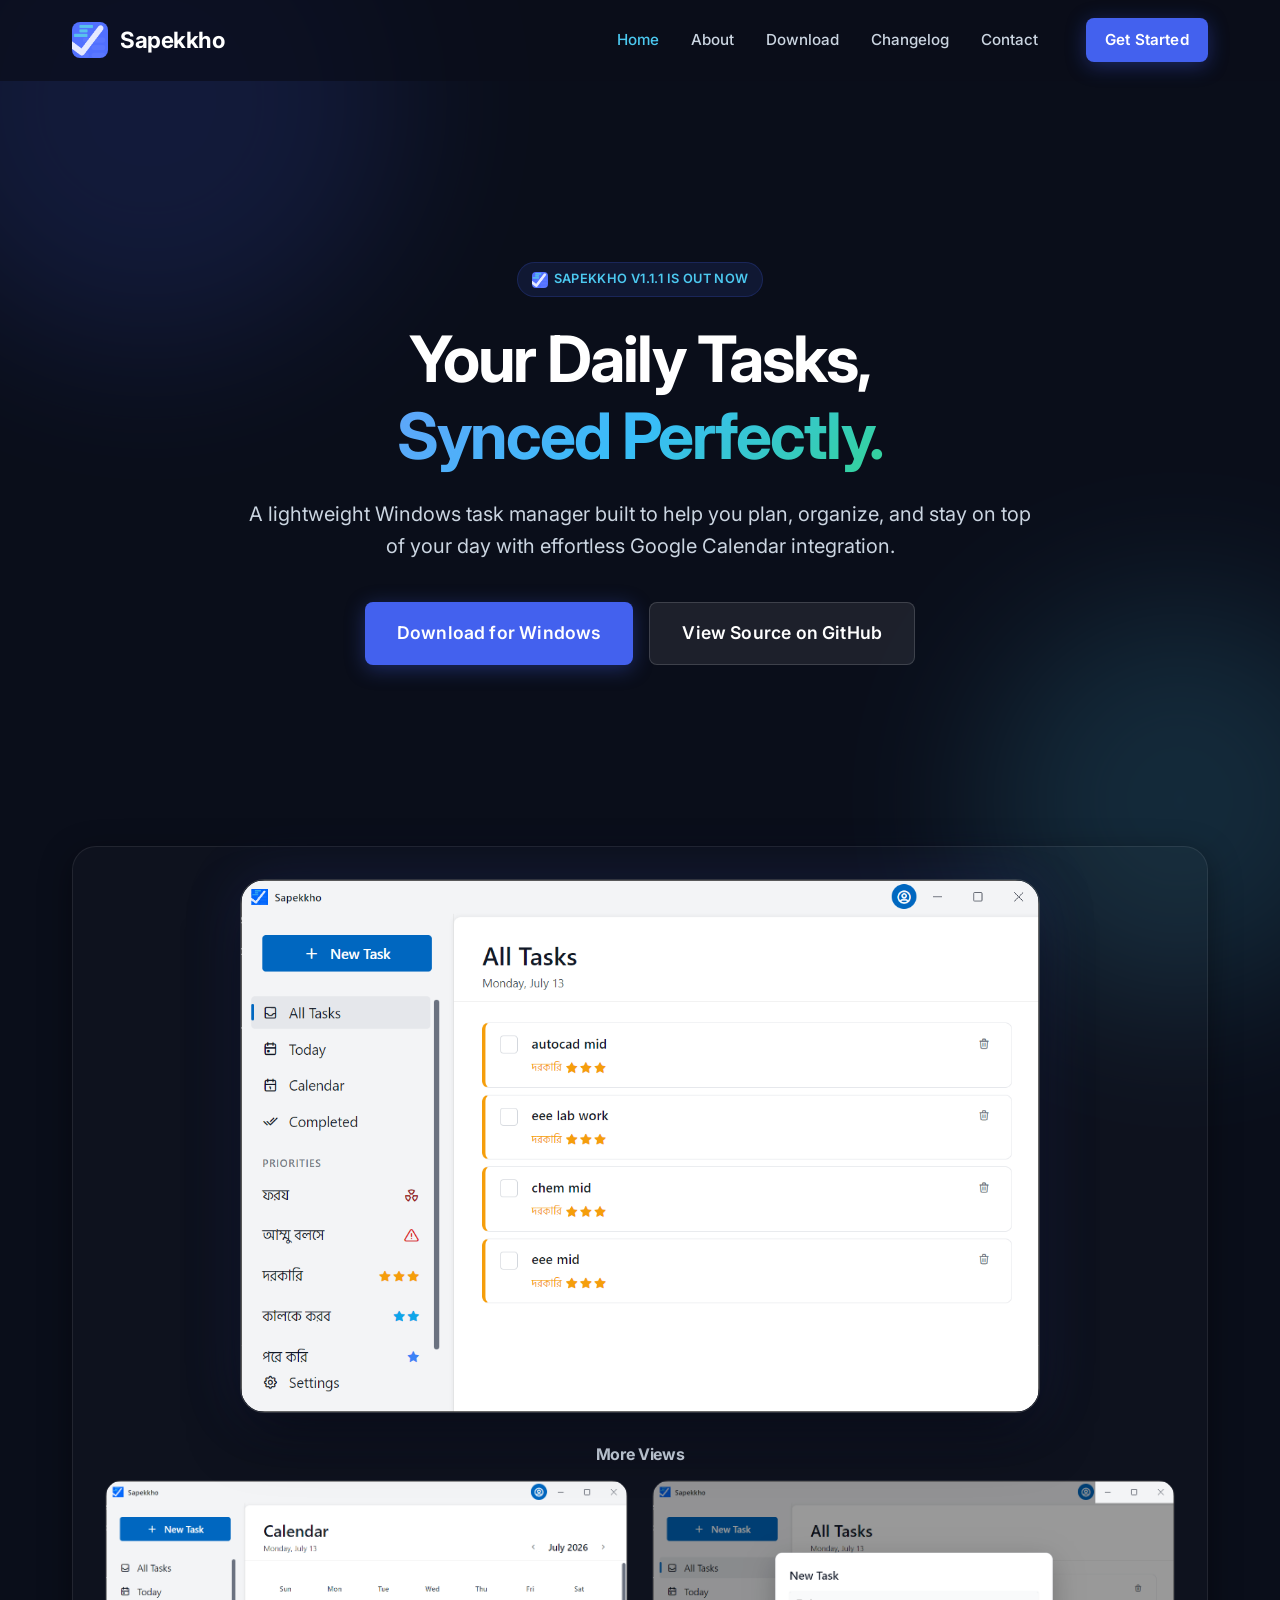
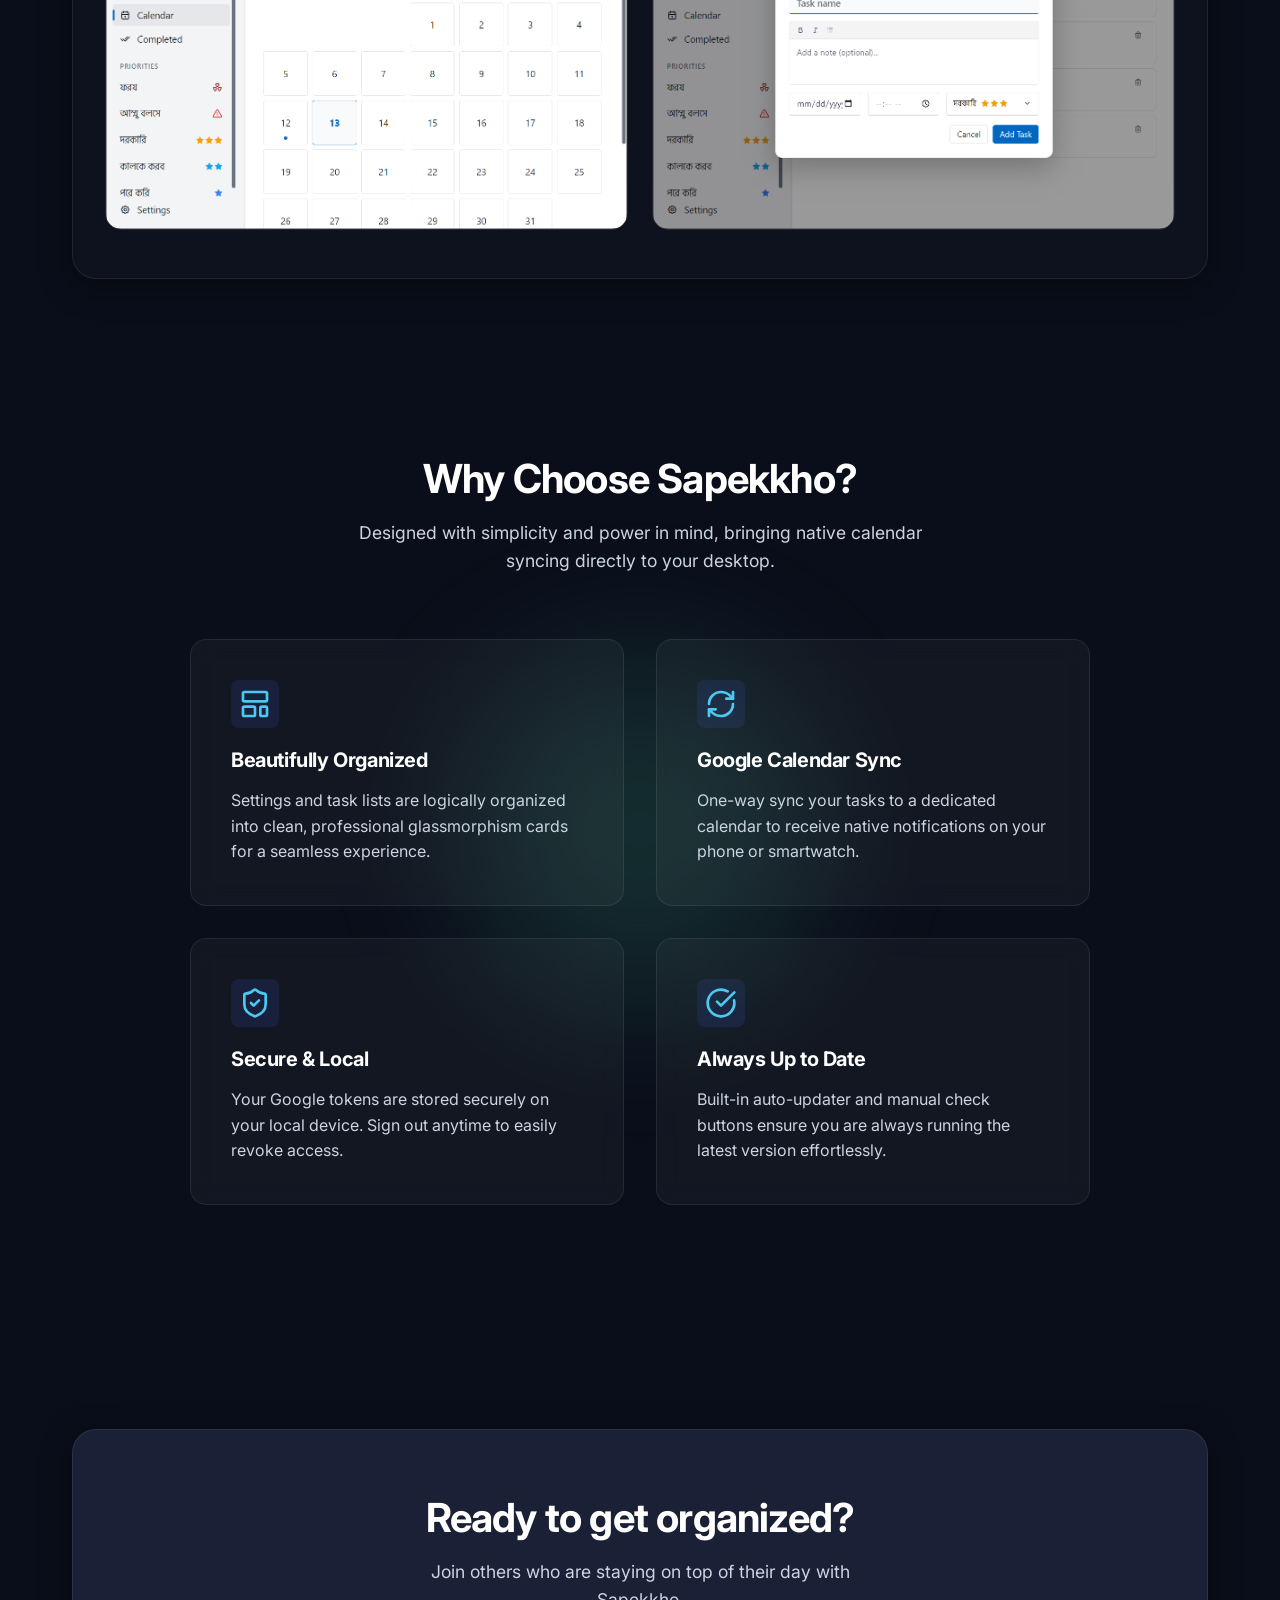
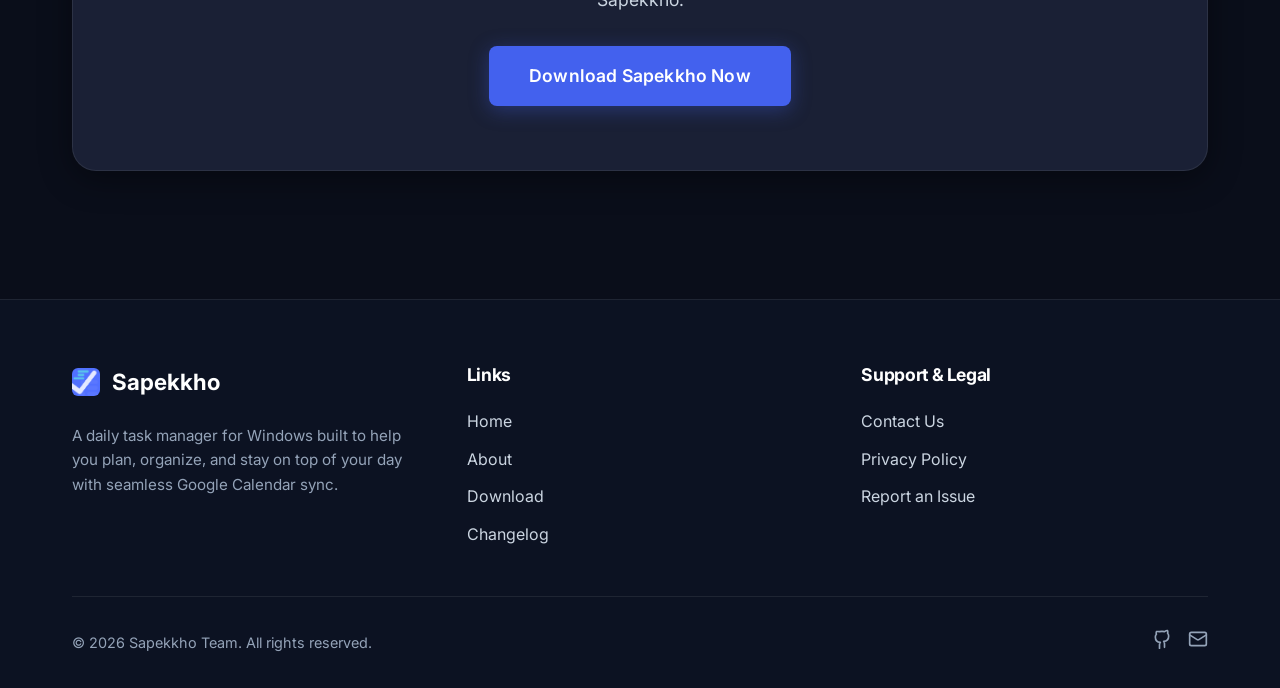
==== index.html @ 6bcd30ee "Update download page UI and countdown logic" ====
<!doctype html>
<html lang="en">
  <head>
    <meta charset="UTF-8" />
    <meta name="viewport" content="width=device-width, initial-scale=1.0" />
    <meta name="theme-color" content="#863bff" />
    <title>Sapekkho</title>
    <link rel="icon" type="image/png" href="/img/logo.png" />
    <link rel="shortcut icon" href="/img/logo.png" />




    <script type="module" crossorigin src="/assets/index-U9G5KzED.js"></script>
    <link rel="stylesheet" crossorigin href="/assets/index-B2joHVeY.css">
  </head>
  <body>
    <div id="root"></div>
  </body>
</html>
---- assets/index-B2joHVeY.css ----
@import "https://fonts.googleapis.com/css2?family=Inter:wght@300;400;500;600;700;800&display=swap";:root{--bg-base:#0a0e1a;--bg-surface:#111827;--bg-elevated:#1a2035;--primary:#4361ee;--primary-light:#6b83f2;--primary-dark:#3451d1;--accent:#4cc9f0;--accent-secondary:#56e0b0;--accent-solid:#4361ee;--accent-solid-hover:#3451d1;--accent-gradient:linear-gradient(135deg, var(--primary), var(--accent));--hero-gradient:linear-gradient(135deg, #60a5fa 0%, #38bdf8 50%, #34d399 100%);--text-primary:#fff;--text-secondary:#cbd5e1;--text-muted:#94a3b8;--glass-bg:#ffffff0a;--glass-bg-hover:#ffffff14;--glass-border:#ffffff14;--glass-border-light:#ffffff26;--radius-sm:.5rem;--radius-md:1rem;--radius-lg:1.5rem;--radius-xl:2rem;--shadow-glow:0 0 60px #4361ee26;--shadow-card:0 8px 32px #0006}*{box-sizing:border-box;margin:0;padding:0}html{scroll-behavior:smooth}body{background-color:var(--bg-base);color:var(--text-primary);min-height:100vh;font-family:Inter,-apple-system,BlinkMacSystemFont,sans-serif;line-height:1.6;overflow-x:hidden}a{color:var(--accent);text-decoration:none;transition:color .25s}a:hover{color:var(--primary-light)}h1,h2,h3,h4,h5,h6{color:var(--text-primary);letter-spacing:-.02em;margin-bottom:1rem;font-weight:700;line-height:1.2}p{color:var(--text-secondary);margin-bottom:1rem}.glass-card{background:var(--glass-bg);-webkit-backdrop-filter:blur(16px);border:1px solid var(--glass-border);border-radius:var(--radius-lg);box-shadow:var(--shadow-card);padding:2rem;transition:transform .35s cubic-bezier(.4,0,.2,1),border-color .35s,background .35s,box-shadow .35s}.glass-card:hover{border-color:var(--glass-border-light);background:var(--glass-bg-hover);box-shadow:var(--shadow-card), var(--shadow-glow);transform:translateY(-4px)}.glass-nav{-webkit-backdrop-filter:blur(20px);z-index:100;background:#0a0e1ab3;border-bottom:1px solid #0000;transition:all .3s;position:sticky;top:0}.glass-nav.scrolled{border-bottom-color:var(--glass-border);background:#0a0e1aeb;box-shadow:0 4px 30px #0000004d}.btn{border-radius:var(--radius-sm);cursor:pointer;letter-spacing:.01em;border:none;justify-content:center;align-items:center;gap:.5rem;padding:.75rem 1.5rem;font-size:.95rem;font-weight:600;text-decoration:none;transition:all .25s cubic-bezier(.4,0,.2,1);display:inline-flex}.btn-primary{background:var(--accent-solid);color:#fff;box-shadow:0 4px 20px #4361ee59}.btn-primary:hover{background:var(--accent-solid-hover);color:#fff;transform:translateY(-2px);box-shadow:0 8px 30px #4361ee80}.btn-secondary{color:var(--text-primary);border:1px solid var(--glass-border-light);-webkit-backdrop-filter:blur(8px);backdrop-filter:blur(8px);background:#ffffff14}.btn-secondary:hover{border-color:var(--accent);color:var(--accent);background:#ffffff24}.container{max-width:1200px;margin:0 auto;padding:0 2rem}.section{padding:7rem 0;position:relative}.text-gradient{background:var(--hero-gradient);-webkit-text-fill-color:transparent;color:#0000;-webkit-background-clip:text;background-clip:text;display:inline-block}.screenshot-showcase{border-radius:var(--radius-lg);box-shadow:0 25px 60px -12px #0009, var(--shadow-glow);border:1px solid var(--glass-border-light);position:relative;overflow:hidden}.screenshot-showcase img{border-radius:var(--radius-lg);width:100%;display:block}.screenshot-carousel{scroll-snap-type:x mandatory;-webkit-overflow-scrolling:touch;scrollbar-width:none;gap:1.5rem;padding-bottom:1rem;display:flex;overflow-x:auto}.screenshot-carousel::-webkit-scrollbar{display:none}.screenshot-carousel-item{scroll-snap-align:start;border-radius:var(--radius-md);border:1px solid var(--glass-border);flex:0 0 calc(50% - .75rem);transition:transform .3s,border-color .3s;overflow:hidden}.screenshot-carousel-item:hover{border-color:var(--glass-border-light);transform:scale(1.02)}.screenshot-carousel-item img{width:100%;display:block}.input-field{border:1px solid var(--glass-border);border-radius:var(--radius-sm);width:100%;color:var(--text-primary);background:#0000004d;margin-bottom:1rem;padding:.875rem 1.25rem;font-family:inherit;font-size:.95rem;transition:border-color .25s,box-shadow .25s}.input-field:focus{border-color:var(--primary);outline:none;box-shadow:0 0 0 3px #4361ee26}.input-field::placeholder{color:var(--text-muted)}textarea.input-field{resize:vertical;min-height:140px}.feature-grid{grid-template-columns:repeat(2,1fr);gap:2rem;max-width:900px;margin:0 auto;display:grid}.feature-card{background:var(--glass-bg);-webkit-backdrop-filter:blur(12px);backdrop-filter:blur(12px);border:1px solid var(--glass-border);border-radius:var(--radius-md);padding:2.5rem;transition:all .3s cubic-bezier(.4,0,.2,1);position:relative;overflow:hidden}.feature-card:before{content:"";background:var(--accent-gradient);opacity:0;height:3px;transition:opacity .3s;position:absolute;top:0;left:0;right:0}.feature-card:hover{border-color:var(--glass-border-light);background:var(--glass-bg-hover);box-shadow:var(--shadow-glow);transform:translateY(-4px)}.feature-card:hover:before{opacity:1}.feature-icon{border-radius:var(--radius-sm);width:48px;height:48px;color:var(--accent);background:#4361ee1f;justify-content:center;align-items:center;margin-bottom:1.25rem;display:flex}.bg-blob{filter:blur(80px);opacity:.15;pointer-events:none;z-index:0;border-radius:50%;position:absolute}.bg-blob-1{background:var(--primary);width:500px;height:500px;top:-150px;left:-100px}.bg-blob-2{background:var(--accent);width:400px;height:400px;bottom:-100px;right:-100px}.bg-blob-3{background:var(--accent-secondary);width:350px;height:350px;top:50%;left:50%;transform:translate(-50%,-50%)}@keyframes fadeInUp{0%{opacity:0;transform:translateY(30px)}to{opacity:1;transform:translateY(0)}}@keyframes float{0%,to{transform:translateY(0)}50%{transform:translateY(-12px)}}@keyframes pulse-glow{0%,to{box-shadow:0 0 20px #4361ee33}50%{box-shadow:0 0 40px #4361ee66}}.animate-fade-in{opacity:0;animation:.7s cubic-bezier(.16,1,.3,1) forwards fadeInUp}.delay-100{animation-delay:.1s}.delay-200{animation-delay:.2s}.delay-300{animation-delay:.3s}.delay-400{animation-delay:.4s}.animate-float{animation:6s ease-in-out infinite float}.badge{letter-spacing:.03em;text-transform:uppercase;color:var(--accent);background:#4361ee1f;border:1px solid #4361ee33;border-radius:100px;align-items:center;gap:6px;padding:6px 14px;font-size:.8rem;font-weight:600;display:inline-flex}@media (width<=768px){.section{padding:4rem 0}.container{padding:0 1.25rem}.feature-grid{grid-template-columns:1fr}.screenshot-carousel-item{flex:0 0 85%}}@media (width<=480px){.section{padding:3rem 0}}
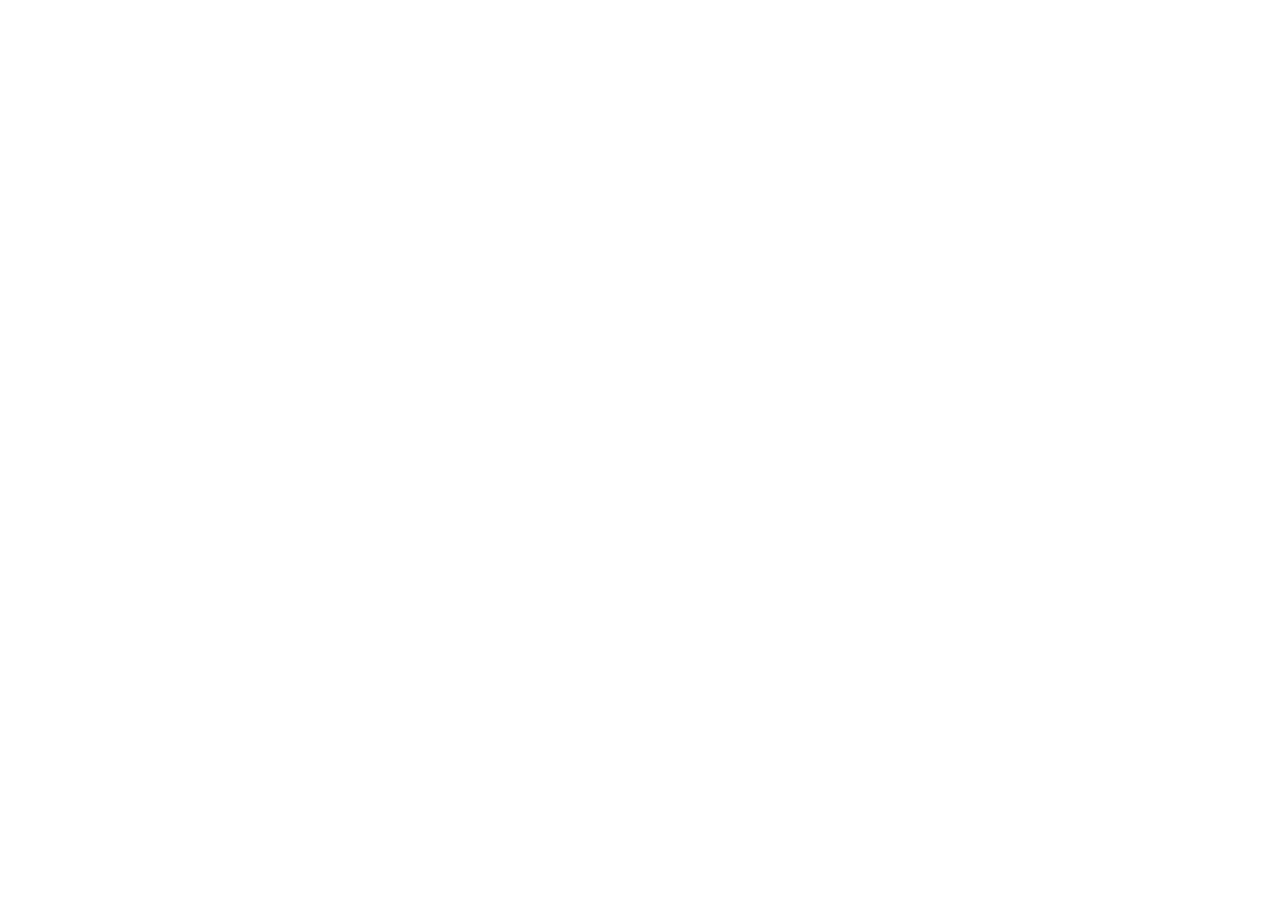
==== commit 7d5c4a64: "Add GitHub Actions workflow for automatic deployment" ====
--- a/index.html
+++ b/index.html
@@ -13,8 +13,7 @@
   
-    <script type="module" crossorigin src="/assets/index-U9G5KzED.js"></script>
-    <link rel="stylesheet" crossorigin href="/assets/index-B2joHVeY.css">
+    <script type="module" src="/src/main.jsx"></script>
   </head>
   <body>
     <div id="root"></div>
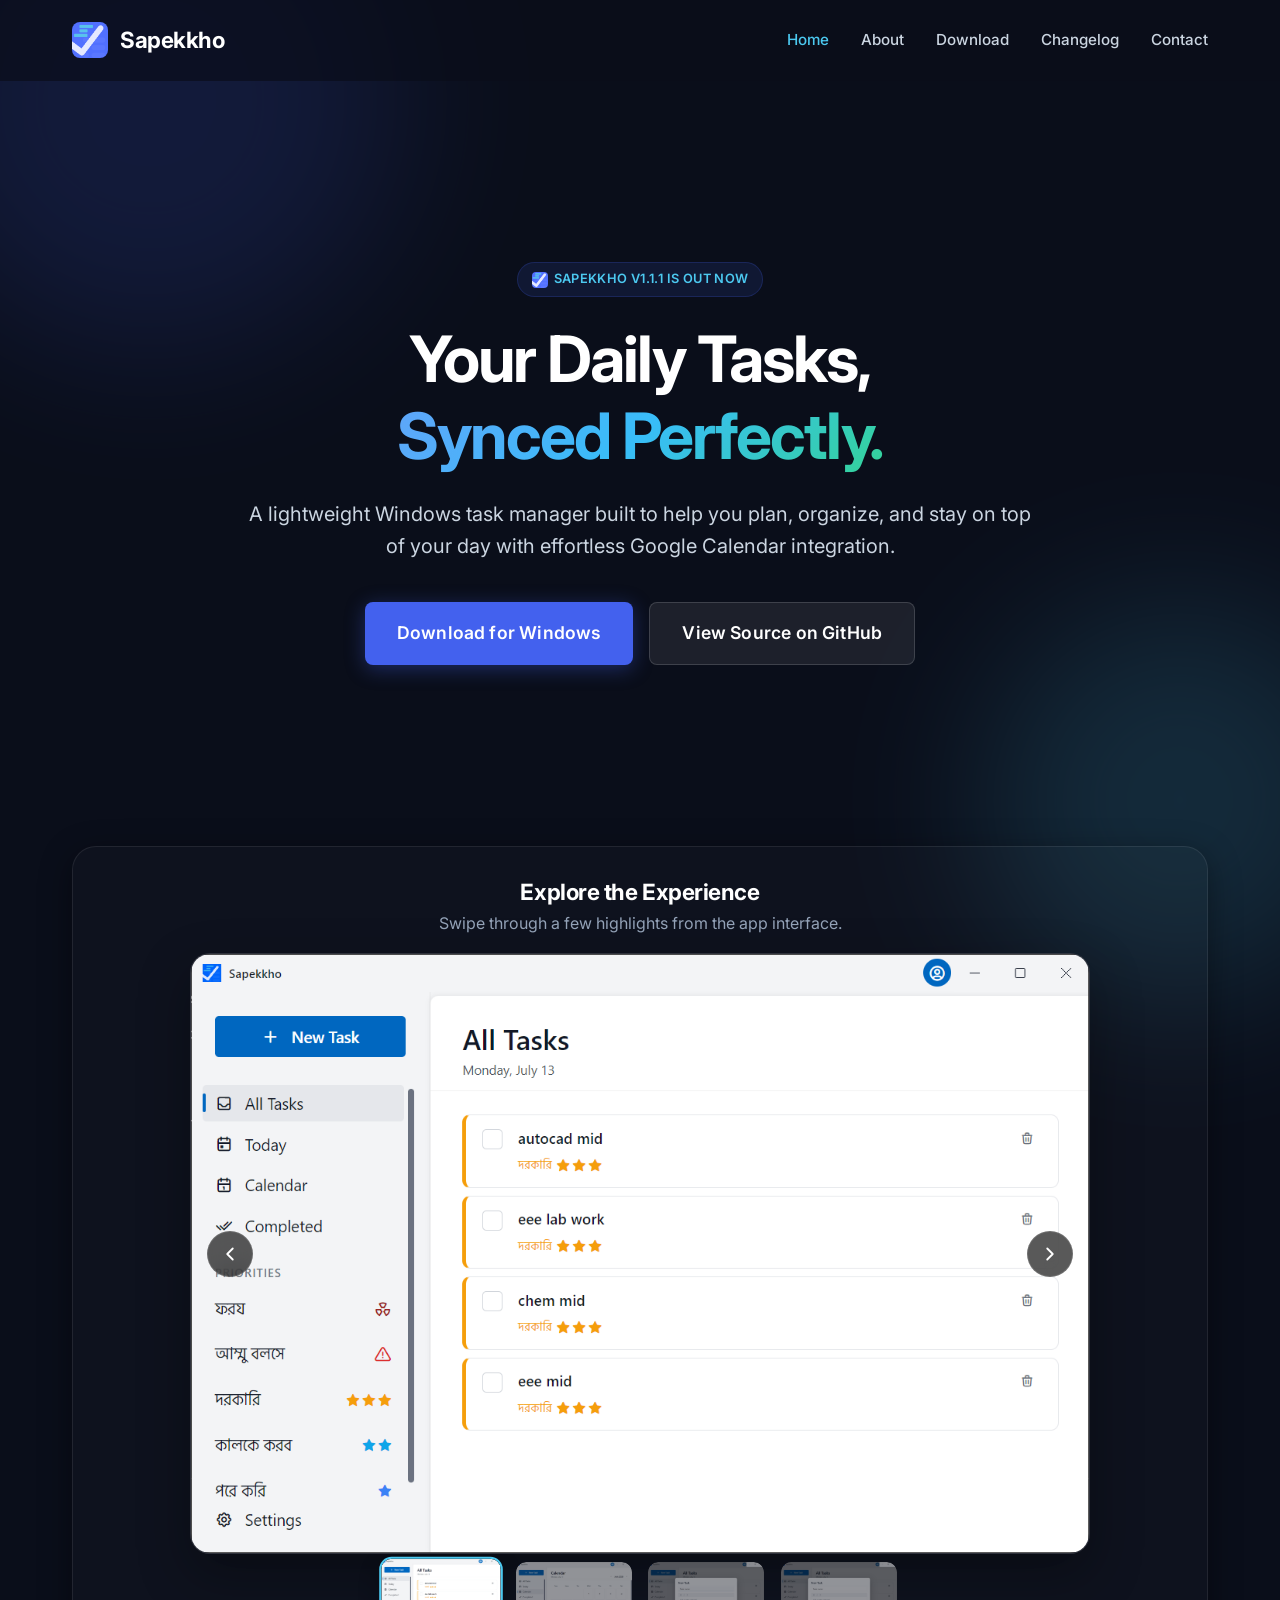
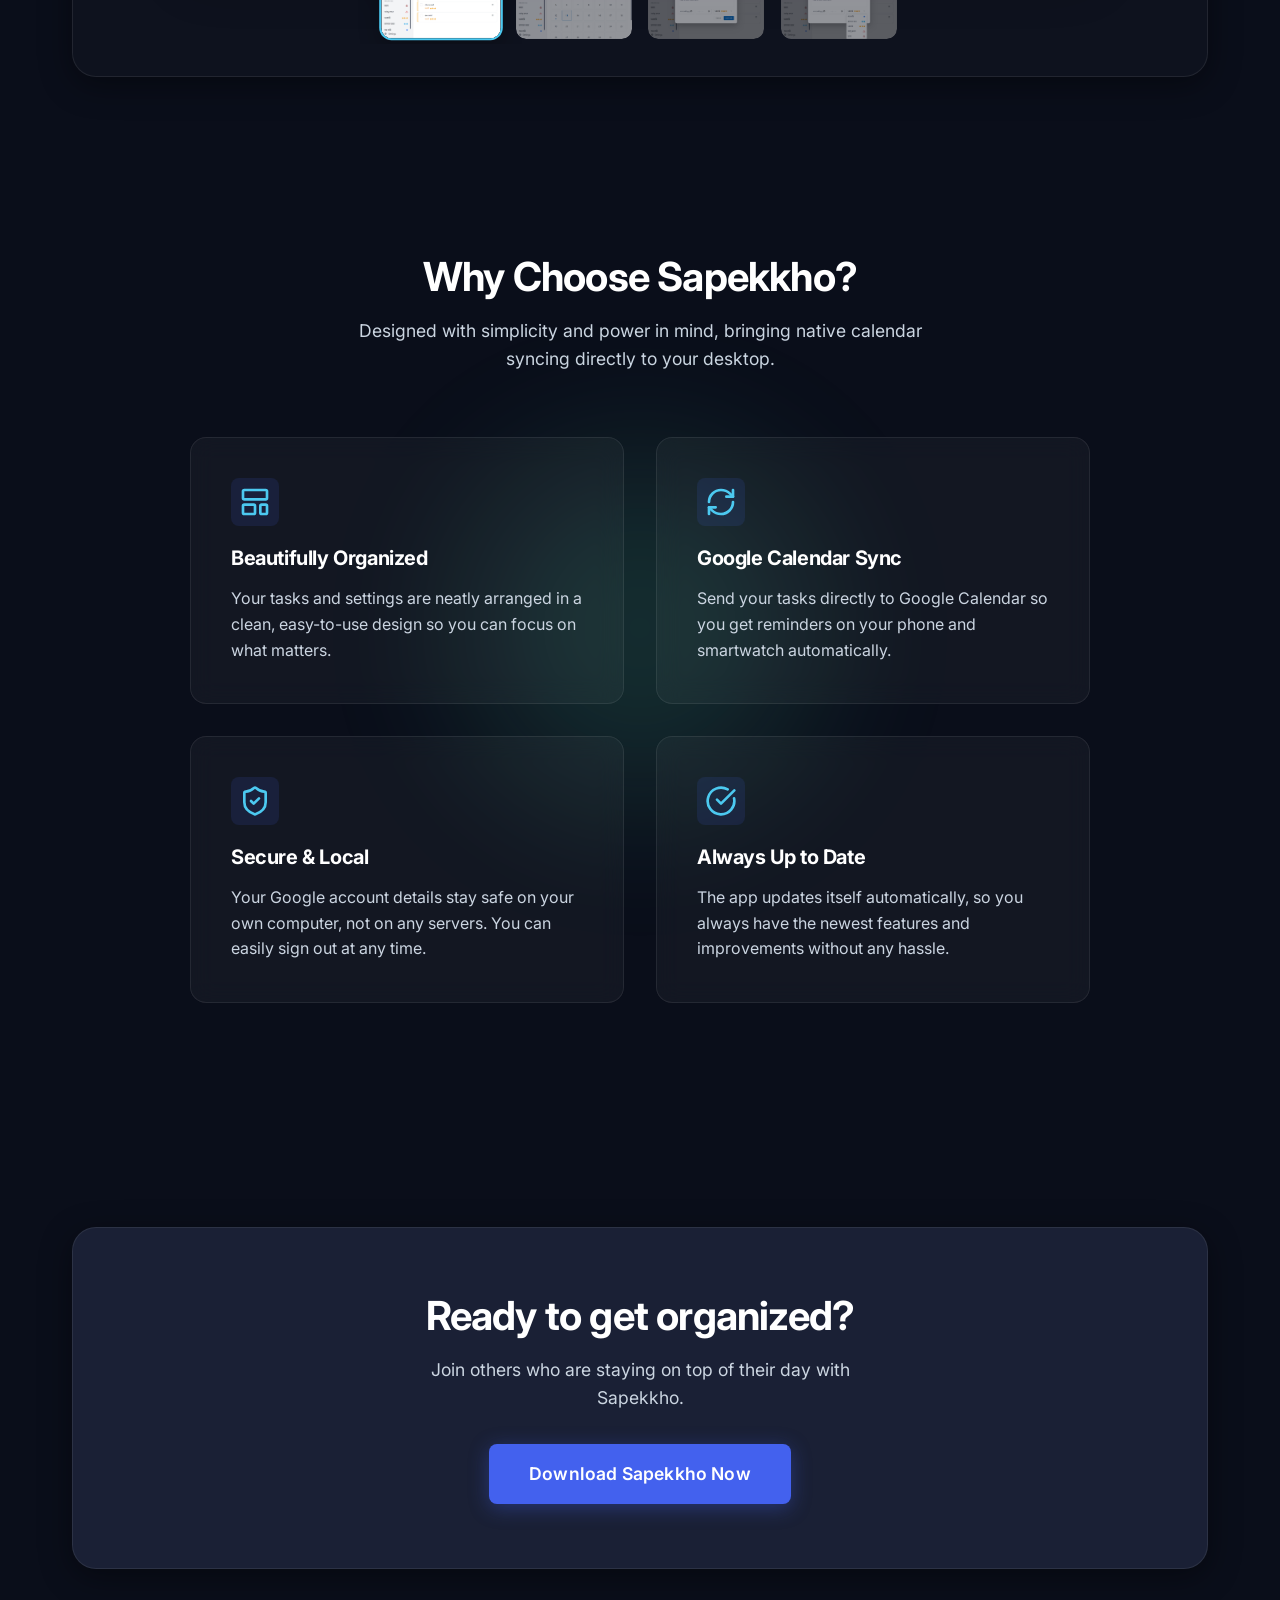
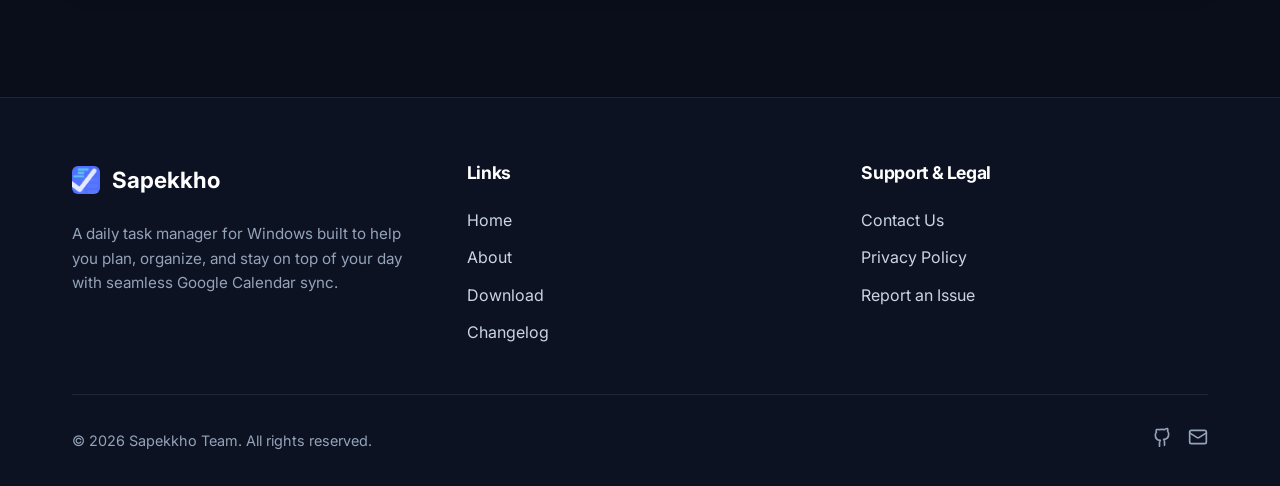
==== commit b968dae1: "Deploy production build assets for GitHub Pages" ====
--- a/index.html
+++ b/index.html
@@ -13,7 +13,8 @@
   
-    <script type="module" src="/src/main.jsx"></script>
+    <script type="module" crossorigin src="/assets/index-CyB3-cup.js"></script>
+    <link rel="stylesheet" crossorigin href="/assets/index-B2joHVeY.css">
   </head>
   <body>
     <div id="root"></div>
--- a/assets/index-B2joHVeY.css
+++ b/assets/index-B2joHVeY.css
@@ -0,0 +1 @@
+@import "https://fonts.googleapis.com/css2?family=Inter:wght@300;400;500;600;700;800&display=swap";:root{--bg-base:#0a0e1a;--bg-surface:#111827;--bg-elevated:#1a2035;--primary:#4361ee;--primary-light:#6b83f2;--primary-dark:#3451d1;--accent:#4cc9f0;--accent-secondary:#56e0b0;--accent-solid:#4361ee;--accent-solid-hover:#3451d1;--accent-gradient:linear-gradient(135deg, var(--primary), var(--accent));--hero-gradient:linear-gradient(135deg, #60a5fa 0%, #38bdf8 50%, #34d399 100%);--text-primary:#fff;--text-secondary:#cbd5e1;--text-muted:#94a3b8;--glass-bg:#ffffff0a;--glass-bg-hover:#ffffff14;--glass-border:#ffffff14;--glass-border-light:#ffffff26;--radius-sm:.5rem;--radius-md:1rem;--radius-lg:1.5rem;--radius-xl:2rem;--shadow-glow:0 0 60px #4361ee26;--shadow-card:0 8px 32px #0006}*{box-sizing:border-box;margin:0;padding:0}html{scroll-behavior:smooth}body{background-color:var(--bg-base);color:var(--text-primary);min-height:100vh;font-family:Inter,-apple-system,BlinkMacSystemFont,sans-serif;line-height:1.6;overflow-x:hidden}a{color:var(--accent);text-decoration:none;transition:color .25s}a:hover{color:var(--primary-light)}h1,h2,h3,h4,h5,h6{color:var(--text-primary);letter-spacing:-.02em;margin-bottom:1rem;font-weight:700;line-height:1.2}p{color:var(--text-secondary);margin-bottom:1rem}.glass-card{background:var(--glass-bg);-webkit-backdrop-filter:blur(16px);border:1px solid var(--glass-border);border-radius:var(--radius-lg);box-shadow:var(--shadow-card);padding:2rem;transition:transform .35s cubic-bezier(.4,0,.2,1),border-color .35s,background .35s,box-shadow .35s}.glass-card:hover{border-color:var(--glass-border-light);background:var(--glass-bg-hover);box-shadow:var(--shadow-card), var(--shadow-glow);transform:translateY(-4px)}.glass-nav{-webkit-backdrop-filter:blur(20px);z-index:100;background:#0a0e1ab3;border-bottom:1px solid #0000;transition:all .3s;position:sticky;top:0}.glass-nav.scrolled{border-bottom-color:var(--glass-border);background:#0a0e1aeb;box-shadow:0 4px 30px #0000004d}.btn{border-radius:var(--radius-sm);cursor:pointer;letter-spacing:.01em;border:none;justify-content:center;align-items:center;gap:.5rem;padding:.75rem 1.5rem;font-size:.95rem;font-weight:600;text-decoration:none;transition:all .25s cubic-bezier(.4,0,.2,1);display:inline-flex}.btn-primary{background:var(--accent-solid);color:#fff;box-shadow:0 4px 20px #4361ee59}.btn-primary:hover{background:var(--accent-solid-hover);color:#fff;transform:translateY(-2px);box-shadow:0 8px 30px #4361ee80}.btn-secondary{color:var(--text-primary);border:1px solid var(--glass-border-light);-webkit-backdrop-filter:blur(8px);backdrop-filter:blur(8px);background:#ffffff14}.btn-secondary:hover{border-color:var(--accent);color:var(--accent);background:#ffffff24}.container{max-width:1200px;margin:0 auto;padding:0 2rem}.section{padding:7rem 0;position:relative}.text-gradient{background:var(--hero-gradient);-webkit-text-fill-color:transparent;color:#0000;-webkit-background-clip:text;background-clip:text;display:inline-block}.screenshot-showcase{border-radius:var(--radius-lg);box-shadow:0 25px 60px -12px #0009, var(--shadow-glow);border:1px solid var(--glass-border-light);position:relative;overflow:hidden}.screenshot-showcase img{border-radius:var(--radius-lg);width:100%;display:block}.screenshot-carousel{scroll-snap-type:x mandatory;-webkit-overflow-scrolling:touch;scrollbar-width:none;gap:1.5rem;padding-bottom:1rem;display:flex;overflow-x:auto}.screenshot-carousel::-webkit-scrollbar{display:none}.screenshot-carousel-item{scroll-snap-align:start;border-radius:var(--radius-md);border:1px solid var(--glass-border);flex:0 0 calc(50% - .75rem);transition:transform .3s,border-color .3s;overflow:hidden}.screenshot-carousel-item:hover{border-color:var(--glass-border-light);transform:scale(1.02)}.screenshot-carousel-item img{width:100%;display:block}.input-field{border:1px solid var(--glass-border);border-radius:var(--radius-sm);width:100%;color:var(--text-primary);background:#0000004d;margin-bottom:1rem;padding:.875rem 1.25rem;font-family:inherit;font-size:.95rem;transition:border-color .25s,box-shadow .25s}.input-field:focus{border-color:var(--primary);outline:none;box-shadow:0 0 0 3px #4361ee26}.input-field::placeholder{color:var(--text-muted)}textarea.input-field{resize:vertical;min-height:140px}.feature-grid{grid-template-columns:repeat(2,1fr);gap:2rem;max-width:900px;margin:0 auto;display:grid}.feature-card{background:var(--glass-bg);-webkit-backdrop-filter:blur(12px);backdrop-filter:blur(12px);border:1px solid var(--glass-border);border-radius:var(--radius-md);padding:2.5rem;transition:all .3s cubic-bezier(.4,0,.2,1);position:relative;overflow:hidden}.feature-card:before{content:"";background:var(--accent-gradient);opacity:0;height:3px;transition:opacity .3s;position:absolute;top:0;left:0;right:0}.feature-card:hover{border-color:var(--glass-border-light);background:var(--glass-bg-hover);box-shadow:var(--shadow-glow);transform:translateY(-4px)}.feature-card:hover:before{opacity:1}.feature-icon{border-radius:var(--radius-sm);width:48px;height:48px;color:var(--accent);background:#4361ee1f;justify-content:center;align-items:center;margin-bottom:1.25rem;display:flex}.bg-blob{filter:blur(80px);opacity:.15;pointer-events:none;z-index:0;border-radius:50%;position:absolute}.bg-blob-1{background:var(--primary);width:500px;height:500px;top:-150px;left:-100px}.bg-blob-2{background:var(--accent);width:400px;height:400px;bottom:-100px;right:-100px}.bg-blob-3{background:var(--accent-secondary);width:350px;height:350px;top:50%;left:50%;transform:translate(-50%,-50%)}@keyframes fadeInUp{0%{opacity:0;transform:translateY(30px)}to{opacity:1;transform:translateY(0)}}@keyframes float{0%,to{transform:translateY(0)}50%{transform:translateY(-12px)}}@keyframes pulse-glow{0%,to{box-shadow:0 0 20px #4361ee33}50%{box-shadow:0 0 40px #4361ee66}}.animate-fade-in{opacity:0;animation:.7s cubic-bezier(.16,1,.3,1) forwards fadeInUp}.delay-100{animation-delay:.1s}.delay-200{animation-delay:.2s}.delay-300{animation-delay:.3s}.delay-400{animation-delay:.4s}.animate-float{animation:6s ease-in-out infinite float}.badge{letter-spacing:.03em;text-transform:uppercase;color:var(--accent);background:#4361ee1f;border:1px solid #4361ee33;border-radius:100px;align-items:center;gap:6px;padding:6px 14px;font-size:.8rem;font-weight:600;display:inline-flex}@media (width<=768px){.section{padding:4rem 0}.container{padding:0 1.25rem}.feature-grid{grid-template-columns:1fr}.screenshot-carousel-item{flex:0 0 85%}}@media (width<=480px){.section{padding:3rem 0}}
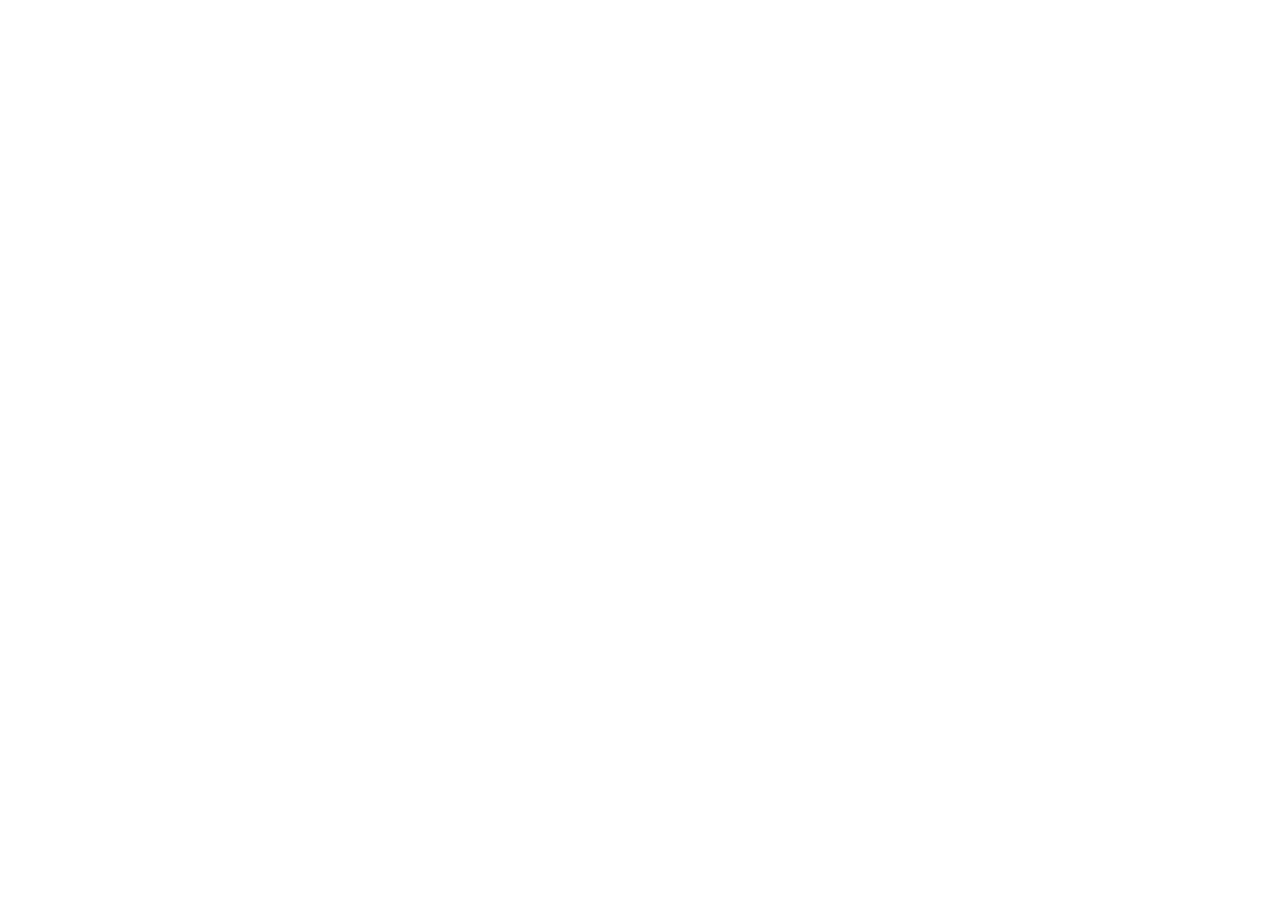
==== commit 6d44f25d: "fix: add missing vite entry index.html" ====
--- a/index.html
+++ b/index.html
@@ -1,22 +1,15 @@
-<!doctype html>
-<html lang="en">
-  <head>
-    <meta charset="UTF-8" />
-    <meta name="viewport" content="width=device-width, initial-scale=1.0" />
-    <meta name="theme-color" content="#863bff" />
-    <title>Sapekkho</title>
-    <link rel="icon" type="image/png" href="/img/logo.png" />
-    <link rel="shortcut icon" href="/img/logo.png" />
-
-
-
---
-    <script type="module" crossorigin src="/assets/index-CyB3-cup.js"></script>
-    <link rel="stylesheet" crossorigin href="/assets/index-B2joHVeY.css">
-  </head>
-  <body>
-    <div id="root"></div>
-  </body>
-</html>
+<!doctype html>
+<html lang="en">
+  <head>
+    <meta charset="UTF-8" />
+    <meta name="viewport" content="width=device-width, initial-scale=1.0" />
+    <meta name="theme-color" content="#863bff" />
+    <title>Sapekkho</title>
+    <link rel="icon" type="image/png" href="/img/logo.png" />
+    <link rel="shortcut icon" href="/img/logo.png" />
+  </head>
+  <body>
+    <div id="root"></div>
+    <script type="module" src="/src/main.jsx"></script>
+  </body>
+</html>
